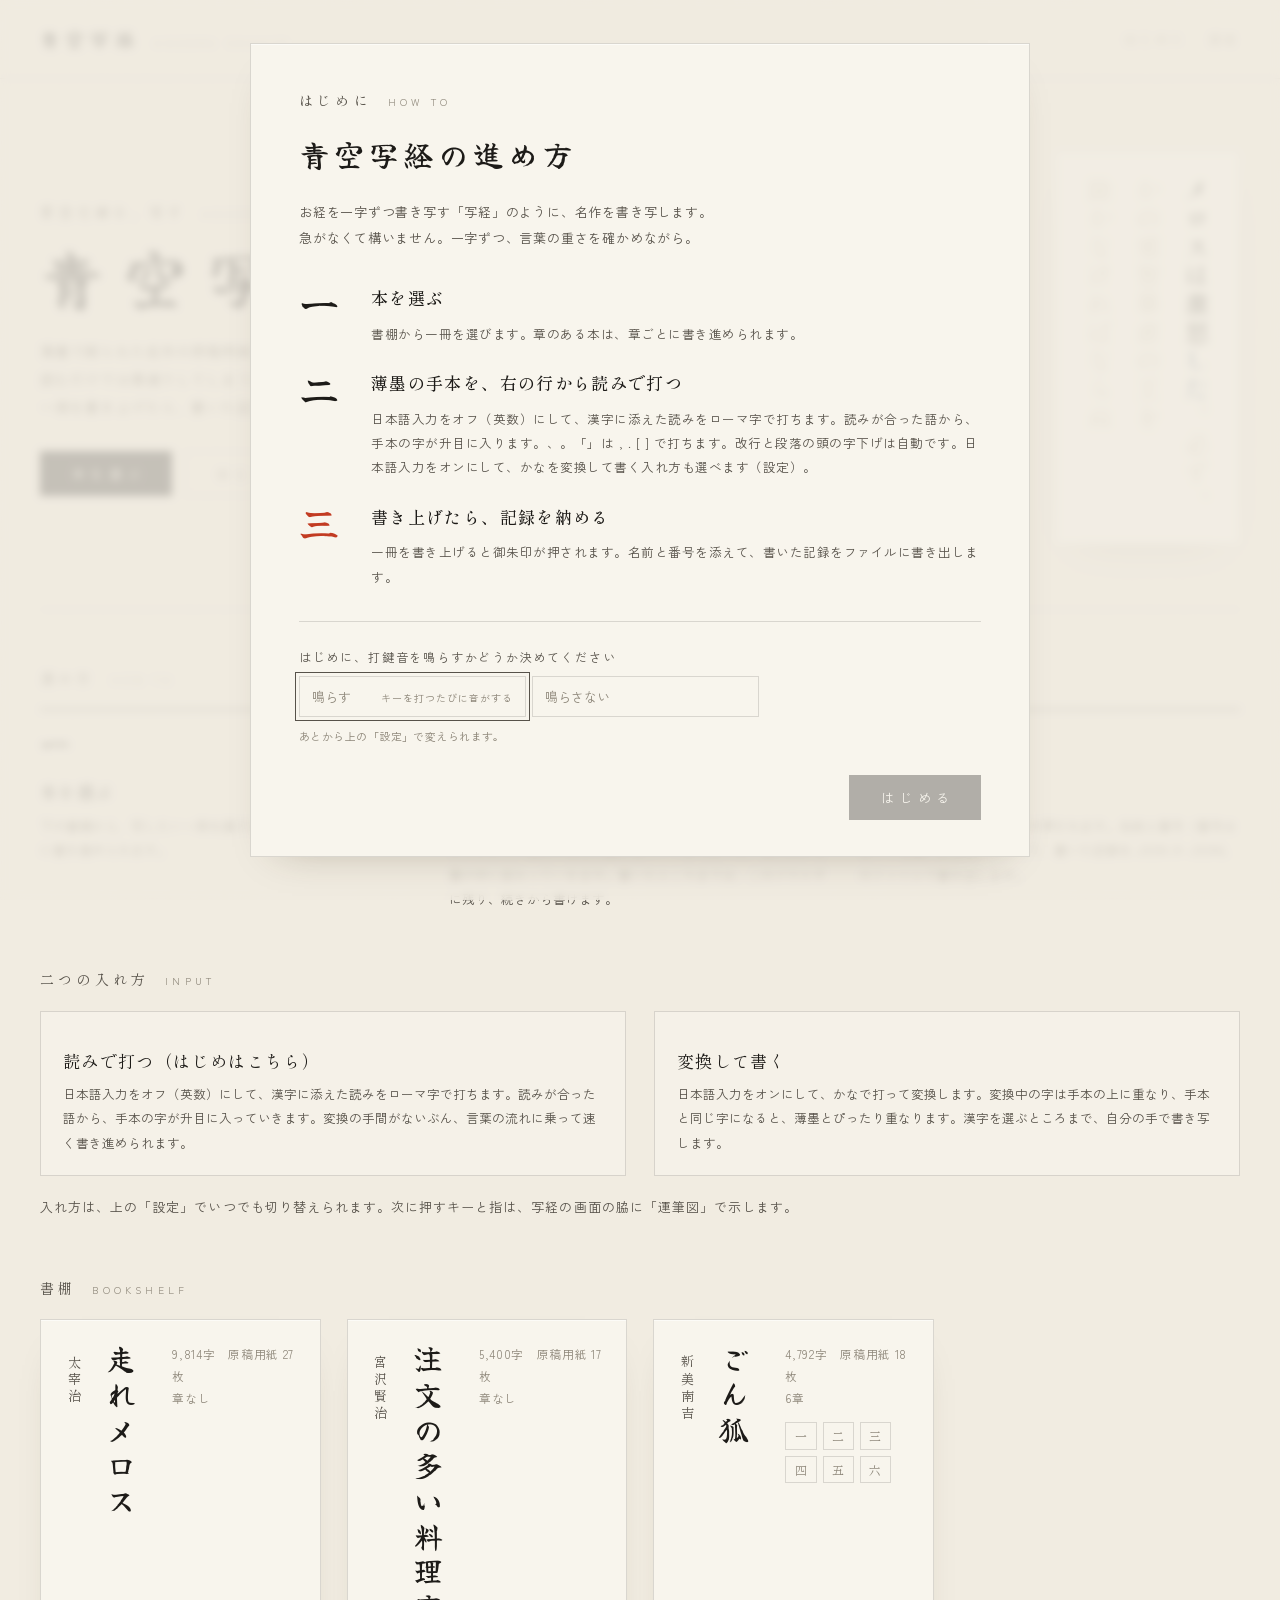
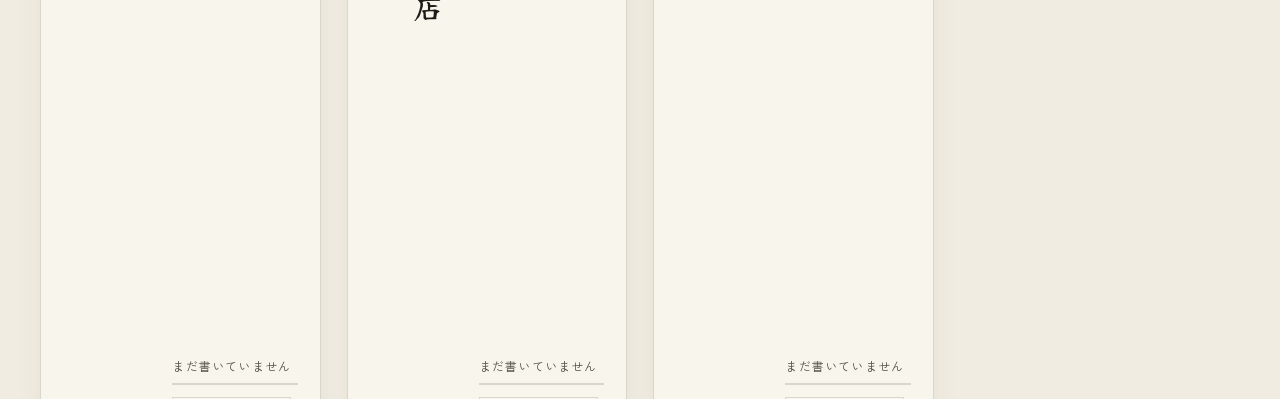
==== docs/index.html @ cdfedc04 "青空写経：青空文庫の名作を縦書きの原稿用紙に書き写す - 導入と書棚、写経（原稿用紙・読みで打つ／変換して書く・運筆図・打鍵音）、   一冊を書き上げたら名前と番号を添えて記録を JSON / JSO" ====
<!doctype html>
<html lang="ja" data-theme="washi" data-font="mincho">
  <head>
    <meta charset="utf-8" />
    <meta name="viewport" content="width=device-width, initial-scale=1" />
    <title>青空写経</title>
    <meta name="description" content="青空文庫の名作を、薄墨で刷られた縦書きの原稿用紙に一字ずつなぞって書き写す。読むだけでは素通りしてしまう言葉を、手を通してもう一度読む。" />
    <meta name="theme-color" content="#f1ece1" />
    <script>
      try {
        const s = JSON.parse(localStorage.getItem('aozora:settings') || '{}');
        if (s.theme) document.documentElement.dataset.theme = s.theme;
        if (s.font) document.documentElement.dataset.font = s.font;
      } catch (e) {}
    </script>
    <link rel="preconnect" href="https://fonts.googleapis.com" />
    <link rel="preconnect" href="https://fonts.gstatic.com" crossorigin />
    <link
      rel="stylesheet"
      href="https://fonts.googleapis.com/css2?family=Yuji+Syuku&family=Shippori+Mincho:wght@400;500;700&family=Zen+Kaku+Gothic+New:wght@400;500;700&display=swap"
    />
    <link rel="stylesheet" href="./src/style.css" />
  </head>
  <body>
    <header class="top">
      <a class="brand" href="./">
        <span class="brand-ja">青空写経</span>
        <span class="brand-en">AOZORA SHAKYO</span>
      </a>
      <span></span>
      <div class="top-actions">
        <button id="guide-btn" class="text-btn" type="button">はじめに</button>
        <button id="settings-btn" class="text-btn" type="button">設定</button>
      </div>
    </header>

    <main class="intro-layout">
      <section class="hero">
        <div>
          <p class="eyebrow"><span>青空文庫を、写す</span><span class="eyebrow-en">AOZORA SHAKYO</span></p>
          <h1>青空写経</h1>
          <p class="lead">
            薄墨で刷られた名作の原稿用紙を、一字ずつなぞって書き写します。<br />
            読むだけでは素通りしてしまう言葉を、手を通してもう一度読む。<br />
            一冊を書き上げたら、書いた記録を手元に納めます。
          </p>
          <div class="hero-actions">
            <a class="btn-ink" href="#shelf">本を選ぶ</a>
            <button id="guide-btn-2" class="btn-line" type="button">はじめに</button>
          </div>
        </div>
        <div class="hero-sample" aria-hidden="true">
          <p><b>メロスは激怒</b><i>した</i>。必ず、</p>
          <p>かの邪智暴虐の王を</p>
          <p>除かなければならぬ</p>
        </div>
      </section>

      <section class="intro-section" aria-labelledby="how-title">
        <p id="how-title" class="eyebrow"><span>進め方</span><span class="eyebrow-en">HOW TO</span></p>
        <ol class="how-steps">
          <li>
            <span class="how-mark">一</span>
            <p class="how-title">本を選ぶ</p>
            <p>下の書棚から、写したい一冊を選びます。章のある本は、章ごとに書き進められます。</p>
          </li>
          <li>
            <span class="how-mark">二</span>
            <p class="how-title">原稿用紙に書き写す</p>
            <p>縦書きの原稿用紙に、手本が薄く刷られています。日本語入力をオフにして、漢字に添えた読みをローマ字で打つと、右の行から墨の字に変わっていきます。書いたところまでは、このブラウザに残り、続きから書けます。</p>
          </li>
          <li>
            <span class="how-mark">三</span>
            <p class="how-title">納める</p>
            <p>一冊を書き上げると、御朱印が押されます。名前と番号（番号はなくても構いません）を添えて、書いた記録を JSON か JSONL のファイルで書き出します。</p>
          </li>
        </ol>
      </section>

      <section class="intro-section" aria-labelledby="ire-title">
        <p id="ire-title" class="eyebrow"><span>二つの入れ方</span><span class="eyebrow-en">INPUT</span></p>
        <div class="ire-list">
          <div>
            <p class="how-title">読みで打つ（はじめはこちら）</p>
            <p>日本語入力をオフ（英数）にして、漢字に添えた読みをローマ字で打ちます。読みが合った語から、手本の字が升目に入っていきます。変換の手間がないぶん、言葉の流れに乗って速く書き進められます。</p>
          </div>
          <div>
            <p class="how-title">変換して書く</p>
            <p>日本語入力をオンにして、かなで打って変換します。変換中の字は手本の上に重なり、手本と同じ字になると、薄墨とぴったり重なります。漢字を選ぶところまで、自分の手で書き写します。</p>
          </div>
        </div>
        <p class="lead">入れ方は、上の「設定」でいつでも切り替えられます。次に押すキーと指は、写経の画面の脇に「運筆図」で示します。</p>
      </section>

      <section id="shelf-section" class="intro-section" aria-labelledby="shelf-title">
        <p id="shelf-title" class="eyebrow"><span>書棚</span><span class="eyebrow-en">BOOKSHELF</span></p>
        <ul id="shelf" class="shelf"></ul>
      </section>
    </main>

    <footer class="site-footer">
      <div class="site-footer-inner">
        <p class="footer-brand"><span class="footer-ja">青空写経</span><span class="footer-en">AOZORA SHAKYO</span></p>
        <p class="footer-copy">© 2026 馬場 哲晃 / Tetsuaki Baba（東京都立大学）</p>
        <p class="footer-note">
          記録は、このブラウザの中にだけ保存されます。どこにも送りません。書き出したファイルは、ご自分で保存して使ってください。
        </p>
        <p class="footer-note">
          本文は<a href="https://www.aozora.gr.jp/" target="_blank" rel="noopener">青空文庫</a>から。入力と校正は、青空文庫のボランティアの皆さんによるものです（底本と入力・校正の方は、写経の画面に載せています）。漢字の読みは、ルビのある語は青空文庫のルビを、ほかは macOS の日本語の解析で補っています。
        </p>
        <p class="footer-note">
          使っているもの：Google Fonts（SIL Open Font License）、打鍵音
          <a href="https://opengameart.org/content/keyboard-soundpack-1-typing-and-single-keystrokes" target="_blank" rel="noopener">Keyboard Soundpack #1</a>（unicaegames、CC0）。プログラミング写経
          <a href="https://shakyo-4lc.pages.dev/" target="_blank" rel="noopener">写経</a> から派生しました。
        </p>
      </div>
    </footer>

    <dialog id="guide" class="guide" aria-labelledby="guide-title">
      <div class="guide-inner">
        <p class="eyebrow"><span>はじめに</span><span class="eyebrow-en">HOW TO</span></p>
        <h2 id="guide-title" class="guide-title">青空写経の進め方</h2>
        <p class="guide-lead">
          お経を一字ずつ書き写す「写経」のように、名作を書き写します。<br />
          急がなくて構いません。一字ずつ、言葉の重さを確かめながら。
        </p>

        <ol class="guide-steps">
          <li>
            <span class="guide-mark">一</span>
            <div>
              <p class="guide-step-title">本を選ぶ</p>
              <p>書棚から一冊を選びます。章のある本は、章ごとに書き進められます。</p>
            </div>
          </li>
          <li>
            <span class="guide-mark">二</span>
            <div>
              <p class="guide-step-title">薄墨の手本を、右の行から読みで打つ</p>
              <p>日本語入力をオフ（英数）にして、漢字に添えた読みをローマ字で打ちます。読みが合った語から、手本の字が升目に入ります。、。「」は , . [ ] で打ちます。改行と段落の頭の字下げは自動です。日本語入力をオンにして、かなを変換して書く入れ方も選べます（設定）。</p>
            </div>
          </li>
          <li>
            <span class="guide-mark is-shu">三</span>
            <div>
              <p class="guide-step-title">書き上げたら、記録を納める</p>
              <p>一冊を書き上げると御朱印が押されます。名前と番号を添えて、書いた記録をファイルに書き出します。</p>
            </div>
          </li>
        </ol>

        <div class="guide-sound">
          <p class="setting-label">はじめに、打鍵音を鳴らすかどうか決めてください</p>
          <div class="seg seg-2">
            <button type="button" data-guide-sound="true">
              <span class="seg-main">鳴らす</span><span class="seg-sub">キーを打つたびに音がする</span>
            </button>
            <button type="button" data-guide-sound="false"><span class="seg-main">鳴らさない</span></button>
          </div>
          <p class="guide-aside">あとから上の「設定」で変えられます。</p>
        </div>

        <form method="dialog" class="guide-actions">
          <button class="btn-ink" type="submit" disabled>はじめる</button>
        </form>
      </div>
    </dialog>

    <script type="module" src="./src/index.js"></script>
  </body>
</html>
---- docs/src/style.css ----
/* shakyo（../shakyo/public/src/style.css）の色・書体・上部・設定を写したもの */

/* ───────────── 色と書体 ───────────── */

:root {
  --font-ui: 'Zen Kaku Gothic New', 'Hiragino Sans', sans-serif;
  --font-mincho: 'Shippori Mincho', 'Hiragino Mincho ProN', serif;
  --font-fude: 'Yuji Syuku', 'Shippori Mincho', 'Hiragino Mincho ProN', serif;
  --ease: cubic-bezier(0.22, 0.61, 0.36, 1);
}

/* 和紙：生成りの紙に墨、薄墨、朱 */
:root,
:root[data-theme='washi'] {
  --paper: #f1ece1;
  --paper-sheet: #f8f5ed;
  --ink: #1d1b18;
  --ink-soft: #57524a;
  --ink-faint: #8d8679;
  --usuzumi: #c6beae;
  --usuzumi-next: #8d8679;
  --rule: rgba(70, 52, 24, 0.075);
  --line: rgba(29, 27, 24, 0.14);
  --gutter: #bdb5a5;
  --shu: #c23b22;
  --shu-soft: rgba(194, 59, 34, 0.11);
  --seal-text: #f8f5ed;
  --seal-blend: multiply;
  --selection: rgba(47, 74, 109, 0.15);
  --shadow: 0 1px 0 rgba(255, 255, 255, 0.6) inset, 0 18px 40px -28px rgba(60, 45, 20, 0.35);
  --grain-opacity: 0.35;

  --ai: #2f4a6d; /* 藍：変換中の字 */
  --ai-soft: rgba(47, 74, 109, 0.09);
  --genko-line: rgba(194, 59, 34, 0.26);
  color-scheme: light;
}

/* 夜：墨地に金泥 */
:root[data-theme='yoru'] {
  --paper: #11100e;
  --paper-sheet: #181614;
  --ink: #ebe4d2;
  --ink-soft: #b5ac98;
  --ink-faint: #7f7768;
  --usuzumi: #3e3a33;
  --usuzumi-next: #8a8068;
  --rule: rgba(235, 228, 210, 0.05);
  --line: rgba(235, 228, 210, 0.13);
  --gutter: #4f4a40;
  --shu: #d4553c;
  --shu-soft: rgba(212, 85, 60, 0.16);
  --seal-text: #181614;
  --seal-blend: normal;
  --selection: rgba(201, 169, 97, 0.2);
  --shadow: 0 18px 40px -24px rgba(0, 0, 0, 0.7);
  --grain-opacity: 0.12;

  --ai: #9fb6d6;
  --ai-soft: rgba(159, 182, 214, 0.1);
  --genko-line: rgba(201, 169, 97, 0.2);
  color-scheme: dark;
}

/* 原稿用紙の書体 */
:root,
:root[data-font='mincho'] {
  --genko-font: 'Shippori Mincho', 'Hiragino Mincho ProN', 'Yu Mincho', serif;
}
:root[data-font='gothic'] {
  --genko-font: 'Zen Kaku Gothic New', 'Hiragino Sans', 'Yu Gothic', sans-serif;
}

/* ───────────── 土台 ───────────── */

*,
*::before,
*::after {
  box-sizing: border-box;
}

html {
  background: var(--paper);
}

body {
  margin: 0;
  min-height: 100vh;
  background: var(--paper);
  color: var(--ink);
  font-family: var(--font-ui);
  font-size: 15px;
  line-height: 1.8;
  -webkit-font-smoothing: antialiased;
  transition: background-color 0.4s var(--ease), color 0.4s var(--ease);
}

/* 紙の繊維のような、ごく薄いざらつき */
body::before {
  content: '';
  position: fixed;
  inset: 0;
  pointer-events: none;
  opacity: var(--grain-opacity);
  mix-blend-mode: multiply;
  background-image: url("data:image/svg+xml,%3Csvg xmlns='http://www.w3.org/2000/svg' width='240' height='240'%3E%3Cfilter id='n'%3E%3CfeTurbulence type='fractalNoise' baseFrequency='0.85' numOctaves='3' stitchTiles='stitch'/%3E%3CfeColorMatrix values='0 0 0 0 0.35 0 0 0 0 0.3 0 0 0 0 0.22 0 0 0 0.18 0'/%3E%3C/filter%3E%3Crect width='100%25' height='100%25' filter='url(%23n)'/%3E%3C/svg%3E");
  z-index: 0;
}

:root[data-theme='yoru'] body::before {
  mix-blend-mode: screen;
}

button {
  font: inherit;
  color: inherit;
  cursor: pointer;
}

:focus-visible {
  outline: 1px solid var(--ink-soft);
  outline-offset: 3px;
}

/* ───────────── 上部 ───────────── */

.top {
  position: relative;
  z-index: 10;
  display: grid;
  grid-template-columns: 1fr auto 1fr;
  align-items: center;
  max-width: 1320px;
  margin: 0 auto;
  padding: 22px 40px;
  border-bottom: 1px solid var(--line);
}

a {
  color: inherit;
}

[hidden] {
  display: none !important;
}

.brand {
  display: flex;
  align-items: baseline;
  gap: 14px;
  justify-self: start;
  text-decoration: none;
}

.brand-ja {
  font-family: var(--font-mincho);
  font-size: 19px;
  font-weight: 500;
  letter-spacing: 0.32em;
}

.brand-en {
  font-size: 10px;
  letter-spacing: 0.42em;
  color: var(--ink-faint);
}

.stages {
  display: flex;
  align-items: center;
  gap: 14px;
  font-family: var(--font-mincho);
  font-size: 17px;
}

.stage {
  color: var(--usuzumi);
  position: relative;
  padding-bottom: 2px;
}

a.stage {
  text-decoration: none;
}

a.stage[href] {
  color: var(--ink-faint);
  transition: color 0.2s;
}

a.stage[href]:hover {
  color: var(--ink);
}

a.stage[aria-disabled='true'] {
  cursor: not-allowed;
}

.stage.is-current,
a.stage.is-current[href] {
  color: var(--ink);
}

.stage.is-current::after {
  content: '';
  position: absolute;
  left: 50%;
  bottom: -6px;
  width: 4px;
  height: 4px;
  border-radius: 50%;
  background: var(--shu);
  transform: translateX(-50%);
}

.stage-dot {
  width: 18px;
  height: 1px;
  background: var(--line);
}

.text-btn {
  justify-self: end;
  padding: 4px 0;
  border: 0;
  background: none;
  font-size: 12px;
  letter-spacing: 0.3em;
  color: var(--ink-faint);
  transition: color 0.2s;
}

.text-btn:hover {
  color: var(--ink);
}

/* ───────────── 設定（試作用） ───────────── */

.settings {
  position: fixed;
  z-index: 30;
  top: 68px;
  right: max(40px, calc((100vw - 1320px) / 2 + 40px));
  width: 360px;
  max-height: calc(100vh - 88px);
  overflow-y: auto;
  padding: 22px 22px 8px;
  background: var(--paper-sheet);
  border: 1px solid var(--line);
  box-shadow: var(--shadow);
}

.settings-note {
  margin: 0 0 16px;
  font-size: 10px;
  letter-spacing: 0.3em;
  color: var(--ink-faint);
}

.setting {
  margin-bottom: 18px;
}

.setting-label {
  margin: 0 0 8px;
  font-size: 12px;
  letter-spacing: 0.15em;
  color: var(--ink-soft);
}

.seg {
  display: grid;
  gap: 6px;
}

.seg-2 {
  grid-template-columns: 1fr 1fr;
}

.seg button {
  display: flex;
  justify-content: space-between;
  align-items: baseline;
  gap: 10px;
  padding: 8px 12px;
  text-align: left;
  background: transparent;
  border: 1px solid var(--line);
  color: var(--ink-faint);
  transition: border-color 0.2s, color 0.2s;
}

.seg button[aria-pressed='true'] {
  border-color: var(--ink);
  color: var(--ink);
}

.seg-main {
  font-size: 13px;
}

.seg-sub {
  font-size: 10px;
  letter-spacing: 0.1em;
  color: var(--ink-faint);
}

.eyebrow {
  display: flex;
  align-items: baseline;
  gap: 16px;
  margin: 0;
  font-family: var(--font-mincho);
  font-size: 14px;
  letter-spacing: 0.3em;
  color: var(--ink-soft);
}

.eyebrow-en {
  font-family: var(--font-ui);
  font-size: 10px;
  letter-spacing: 0.42em;
  color: var(--ink-faint);
}

h1 {
  margin: 6px 0 4px;
  font-family: var(--font-mincho);
  font-size: 46px;
  font-weight: 500;
  line-height: 1.3;
  letter-spacing: 0.24em;
}

.subtitle {
  margin: 0;
  font-size: 13px;
  letter-spacing: 0.3em;
  color: var(--ink-soft);
}

.howto {
  margin: 0 0 26px;
  padding-left: 14px;
  border-left: 1px solid var(--shu);
  font-size: 13px;
  line-height: 2;
  letter-spacing: 0.08em;
  color: var(--ink-soft);
}

/* ───────────── 写経の机 ───────────── */

.desk-layout {
  position: relative;
  z-index: 1;
  max-width: 1440px;
  margin: 0 auto;
  padding: 28px 40px 60px;
}

.book-head h1 {
  margin: 4px 0 2px;
  font-size: 30px;
  letter-spacing: 0.18em;
}

.side .howto {
  margin: 0;
  font-size: 12px;
  line-height: 1.9;
}

.desk {
  display: grid;
  grid-template-columns: minmax(0, 1fr) 250px;
  gap: 40px;
  align-items: start;
}

.side {
  order: 2; /* 右に置き、変換候補の窓が開く余白にする */
  position: sticky;
  top: 24px;
  display: grid;
  gap: 22px;
  font-size: 13px;
}

.side .eyebrow {
  margin-bottom: 4px;
}

.stats {
  display: grid;
  gap: 6px;
  margin: 0;
}

.stats div {
  display: flex;
  justify-content: space-between;
  border-bottom: 1px solid var(--line);
  padding-bottom: 4px;
}

.stats dt {
  color: var(--ink-faint);
  letter-spacing: 0.2em;
}

.stats dd {
  margin: 0;
  font-variant-numeric: tabular-nums;
}

.bar {
  height: 2px;
  background: var(--line);
}

.bar span {
  display: block;
  height: 100%;
  width: 0;
  background: var(--ink);
  transition: width 0.3s var(--ease);
}

.pager {
  display: flex;
  align-items: center;
  justify-content: space-between;
  gap: 8px;
}

.pager button {
  padding: 4px 10px;
  border: 1px solid var(--line);
  background: none;
  color: var(--ink-soft);
}

.pager button:disabled {
  opacity: 0.35;
  cursor: default;
}

.hint {
  min-height: 3.6em;
  margin: 0;
  font-size: 12px;
  line-height: 1.9;
  color: var(--ink-soft);
}

.hint.is-shu {
  color: var(--shu);
}

.btn-line {
  padding: 8px 14px;
  border: 1px solid var(--line);
  background: none;
  font-size: 12px;
  letter-spacing: 0.2em;
  color: var(--ink-soft);
}

.btn-line:hover {
  border-color: var(--ink-soft);
  color: var(--ink);
}

.paper-wrap {
  min-width: 0;
  display: flex;
  justify-content: center;
}

/* ───────────── 原稿用紙 ───────────── */

.genko {
  position: relative;
  cursor: text;
}

.genko-sheet {
  position: relative;
}

.genko-paper {
  position: absolute;
  top: 0;
  background: var(--paper-sheet);
  border: 1px solid var(--line);
  box-shadow: var(--shadow);
}

/* 次の枚の頭（続きの行）：原稿用紙の左にうっすら */
.genko-grid path.next {
  stroke-dasharray: 2 3;
  opacity: 0.7;
}

.genko:not(.has-next) .genko-grid path.next {
  display: none;
}

.cell[data-next].ghost:not(.aim) {
  opacity: 0.6;
}

.ruby.is-next,
.yomi.is-next {
  opacity: 0.7;
}

.genko-next-label {
  position: absolute;
  text-align: center;
  font-size: 10px;
  letter-spacing: 0.2em;
  color: var(--ink-faint);
  white-space: nowrap;
}

.genko-grid {
  position: absolute;
  inset: 0;
}

.genko-grid path {
  fill: none;
  stroke: var(--genko-line);
  stroke-width: 1;
  shape-rendering: crispEdges;
}

.genko-cells,
.genko-marks {
  position: absolute;
  inset: 0;
}

.cell {
  position: absolute;
  width: var(--c);
  height: var(--c);
  writing-mode: vertical-rl;
  text-orientation: mixed;
  text-align: center;
  line-height: var(--c);
  font-family: var(--genko-font);
  font-size: calc(var(--c) * 0.74);
  color: var(--ink);
  user-select: none;
}

.cell.upright {
  text-orientation: upright;
}

/* 薄墨の手本と、次に書く一字 */
.cell.ghost {
  color: var(--usuzumi);
}

.cell.next {
  color: var(--usuzumi-next);
}

.genko.is-focused:not(.is-composing):not(.is-peeking) .cell.next::after {
  content: '';
  position: absolute;
  left: 50%;
  top: 2px;
  width: 60%;
  height: 1.5px;
  background: var(--ai);
  transform: translateX(-50%);
  animation: blink 1.1s steps(1) infinite;
}

@keyframes blink {
  50% {
    opacity: 0;
  }
}

/* 変換中の字が収まる升目 */
.cell.aim {
  background: var(--ai-soft);
  color: var(--usuzumi-next);
}

/* 升目に重ねる：変換中の字を手本の薄墨の上に描く。手本と同じ字になると薄墨とぴったり重なる */
.cell .pre {
  position: absolute;
  inset: 0;
  color: var(--ai);
  opacity: 0.82;
}

.cell .pre.ok {
  opacity: 1;
}

.cell.aim.is-ok {
  background: transparent;
}

/* いま変換している文節（行の右側に線） */
.cell.pre-sel {
  box-shadow: inset -2px 0 0 var(--ai);
}

.cell.pre-caret::before {
  content: '';
  position: absolute;
  left: 15%;
  top: 0;
  width: 70%;
  height: 1.5px;
  background: var(--ai);
}

/* 升目に重ねるときは、札（筆先）を見せない（ブラウザが描く変換中の背景色や下線も消す）。
   見えなくても札は同じ位置にあるので、変換候補の窓はそこから開く */
.genko.is-overlay .fude {
  opacity: 0;
}

/* 重ねた字の下の薄墨は、ふだんの薄さに戻す */
.genko.is-overlay .cell.aim {
  color: var(--usuzumi);
}

/* 手本と違う字 */
.cell.miss {
  color: var(--shu);
  background: var(--shu-soft);
}

/* 書いたばかりの字が、墨のようににじんで定着する */
.cell.fresh {
  animation: ink-settle 0.5s var(--ease);
}

@keyframes ink-settle {
  from {
    opacity: 0.25;
    text-shadow: 0 0 7px currentColor;
  }
  to {
    opacity: 1;
    text-shadow: 0 0 0 transparent;
  }
}

.ruby,
.dots {
  position: absolute;
  writing-mode: vertical-rl;
  text-align: center;
  white-space: nowrap;
  font-family: var(--genko-font);
  font-size: calc(var(--gap) * 0.66);
  line-height: var(--gap);
  color: var(--ink-faint);
  user-select: none;
}

/* 読みで打つ：漢字すべてに読みを添える（青空文庫のルビの代わりに出す） */
.yomi {
  position: absolute;
  writing-mode: vertical-rl;
  text-align: center;
  white-space: nowrap;
  font-family: var(--genko-font);
  font-size: calc(var(--gap) * 0.66);
  line-height: var(--gap);
  color: var(--ink-faint);
  user-select: none;
}

/* いま打っている語の読みは、墨で濃くして藍の帯を敷き、打ち終えたかなを藍の太字にする */
.yomi.is-current {
  background: var(--ai-soft);
  color: var(--ink);
}

.yomi .done {
  color: var(--ai);
  font-weight: 700;
}

.genko:not(.is-yomi) .yomi,
.genko.is-yomi .ruby {
  display: none;
}

/* 読みで打つ：まだ字にならないローマ字を、次の升目の下に小さく */
.cell .romaji {
  position: absolute;
  left: 50%;
  bottom: -0.2em;
  transform: translateX(-50%);
  writing-mode: horizontal-tb;
  font-family: var(--font-ui);
  font-size: 10px;
  line-height: 1;
  letter-spacing: 0.04em;
  color: var(--ai);
}

.ruby.is-written,
.yomi.is-written,
.dots.is-written {
  color: var(--usuzumi);
}

.dots {
  letter-spacing: calc(var(--c) - var(--gap) * 0.66);
  text-align: start;
  padding-top: calc((var(--c) - var(--gap) * 0.66) / 2);
}

.genko-page-no {
  position: absolute;
  font-family: var(--font-mincho);
  font-size: 11px;
  color: var(--ink-faint);
}

/* 筆先：変換中の字を見せる小さな札。中の入力欄には左の文脈の字も入っているが、
   札の外にはみ出させて隠す（overflow: clip は、カーソルを見せようとする自動のスクロールもしない） */
.fude {
  position: absolute;
  z-index: 2;
  overflow: clip;
  border: 1px solid var(--ai);
  background: var(--paper-sheet);
  box-shadow: 0 6px 18px -8px rgba(30, 40, 60, 0.35);
}

.fude-input {
  position: absolute;
  left: 0;
  margin: 0;
  padding: 0;
  border: 0;
  outline: none;
  resize: none;
  overflow: hidden;
  white-space: pre;
  writing-mode: vertical-rl;
  background: transparent;
  color: var(--ai);
  caret-color: var(--ai);
  font-family: var(--genko-font);
}

/* 変換していないときの札は見せない（升目のカーソルが代わりになる） */
.fude.is-empty {
  border-color: transparent;
  background: transparent;
  box-shadow: none;
}

.fude.is-empty .fude-input {
  caret-color: transparent;
}

.fude.is-away {
  opacity: 0;
}

.genko-blur {
  position: absolute;
  inset: 0;
  display: grid;
  place-items: center;
  pointer-events: none;
  opacity: 0;
  transition: opacity 0.3s;
}

.genko-blur span {
  padding: 10px 18px;
  background: var(--paper-sheet);
  border: 1px solid var(--line);
  font-size: 13px;
  letter-spacing: 0.2em;
  color: var(--ink-soft);
}

.genko:not(.is-focused) + .genko-blur {
  opacity: 1;
}

/* ───────────── 試作：イベントの記録 ───────────── */

.event-log {
  max-width: 1440px;
  margin: 0 auto;
  padding: 0 40px 60px;
}

.event-log pre {
  max-height: 280px;
  overflow: auto;
  margin: 8px 0 0;
  padding: 12px 14px;
  background: var(--paper-sheet);
  border: 1px solid var(--line);
  font-size: 11px;
  line-height: 1.7;
  color: var(--ink-soft);
}

.done-note {
  padding: 14px 16px;
  border: 1px solid var(--shu);
  color: var(--shu);
  font-family: var(--font-mincho);
  letter-spacing: 0.2em;
}

@media (max-width: 900px) {
  .desk {
    grid-template-columns: 1fr;
  }
  .side {
    order: 0;
    position: static;
  }
  .paper-wrap {
    order: -1;
  }
  .desk-layout {
    padding: 24px 16px 60px;
  }
}

/* ───────────── ボタン（shakyo から） ───────────── */

.btn-ink,
.btn-line,
.btn-shu {
  padding: 10px 26px;
  font-size: 13px;
  letter-spacing: 0.4em;
  text-indent: 0.4em;
  border: 1px solid transparent;
  transition: background-color 0.2s, color 0.2s, border-color 0.2s, opacity 0.2s;
}

.btn-ink {
  background: var(--ink);
  color: var(--paper-sheet);
}

.btn-ink:hover {
  opacity: 0.86;
}

.btn-ink:disabled {
  opacity: 0.32;
  cursor: not-allowed;
}

.btn-line {
  background: transparent;
  border-color: var(--line);
  color: var(--ink-soft);
}

.btn-line:hover {
  border-color: var(--ink-soft);
  color: var(--ink);
}

.btn-shu {
  font-family: var(--font-mincho);
  font-size: 15px;
  background: transparent;
  border-color: var(--shu);
  color: var(--shu);
}

.btn-shu:disabled {
  opacity: 0.32;
  cursor: not-allowed;
}

.btn-shu:not(:disabled) {
  background: var(--shu);
  color: var(--seal-text);
  animation: offer-breathe 2.6s ease-in-out infinite;
}

@keyframes offer-breathe {
  50% {
    box-shadow: 0 0 0 6px var(--shu-soft);
  }
}

.btn-ink,
.btn-line,
.btn-shu {
  white-space: nowrap;
}

/* ───────────── 御朱印 ───────────── */

.seal-overlay {
  position: fixed;
  inset: 0;
  z-index: 50;
  display: grid;
  place-items: center;
  padding: 24px;
  background: color-mix(in srgb, var(--paper) 86%, transparent);
  backdrop-filter: blur(6px);
  opacity: 0;
  transition: opacity 0.4s var(--ease);
}

.seal-overlay.is-open {
  opacity: 1;
}

.seal-overlay.is-leaving {
  opacity: 0;
}

.seal-page {
  display: flex;
  align-items: center;
  gap: 56px;
}

.seal-sheet {
  position: relative;
  width: 300px;
  height: 420px;
  background: var(--paper-sheet);
  border: 1px solid var(--line);
  box-shadow: var(--shadow);
}

.seal-sheet p {
  position: absolute;
  margin: 0;
  writing-mode: vertical-rl;
  font-family: var(--font-mincho);
}

.seal-houno {
  top: 34px;
  right: 38px;
  font-size: 17px;
  letter-spacing: 0.6em;
  color: var(--ink);
}

.seal-title {
  top: 50%;
  left: 50%;
  transform: translate(-50%, -50%);
  white-space: nowrap;
  font-size: 66px;
  font-weight: 600;
  letter-spacing: 0.32em;
  color: var(--ink);
}

.seal-date {
  bottom: 34px;
  left: 34px;
  font-size: 12px;
  letter-spacing: 0.25em;
  color: var(--ink-soft);
}

.seal-small {
  position: absolute;
  top: 34px;
  left: 30px;
  display: grid;
  place-items: center;
  width: 46px;
  height: 46px;
  border: 1.5px solid var(--shu);
  border-radius: 50%;
  color: var(--shu);
  font-family: var(--font-mincho);
  font-size: 10px;
  letter-spacing: 0.05em;
  opacity: 0;
}

.seal-mark {
  position: absolute;
  top: 50%;
  left: 50%;
  width: 136px;
  height: 136px;
  mix-blend-mode: var(--seal-blend);
  opacity: 0;
  transform: translate(-50%, -50%) rotate(-5deg) scale(1.6);
}

.is-open .seal-title,
.is-open .seal-houno,
.is-open .seal-date {
  animation: ink-in 1.1s var(--ease) both;
}

.is-open .seal-houno {
  animation-delay: 0.1s;
}

.is-open .seal-date {
  animation-delay: 0.25s;
}

.is-open .seal-mark {
  animation: seal-press 0.42s cubic-bezier(0.5, 0, 0.75, 0) 0.15s forwards;
}

.is-open .seal-small {
  animation: fade-in 0.6s var(--ease) 0.8s forwards;
}

@keyframes ink-in {
  from {
    opacity: 0;
    filter: blur(4px);
  }
  to {
    opacity: 1;
    filter: blur(0);
  }
}

@keyframes seal-press {
  70% {
    opacity: 0.92;
    transform: translate(-50%, -50%) rotate(-5deg) scale(0.97);
  }
  to {
    opacity: 0.9;
    transform: translate(-50%, -50%) rotate(-5deg) scale(1);
  }
}

@keyframes fade-in {
  to {
    opacity: 0.85;
  }
}

.seal-caption {
  max-width: 360px;
}

.seal-caption p {
  margin: 0;
}

.seal-eyebrow {
  font-size: 11px;
  letter-spacing: 0.5em;
  color: var(--shu);
}

.seal-message {
  margin-top: 10px !important;
  font-family: var(--font-mincho);
  font-size: 22px;
  line-height: 1.7;
  letter-spacing: 0.08em;
}

.seal-stats {
  margin: 14px 0 28px !important;
  font-size: 12px;
  letter-spacing: 0.15em;
  color: var(--ink-soft);
}

.seal-actions {
  display: flex;
  flex-wrap: wrap;
  align-items: center;
  gap: 10px;
}

.seal-actions a {
  text-decoration: none;
}

.seal-actions .text-btn {
  margin-left: 8px;
}


/* ───────────── 戻る・入力欄（shakyo から） ───────────── */

.back {
  display: inline-block;
  margin-bottom: 22px;
  font-size: 11px;
  letter-spacing: 0.25em;
  color: var(--ink-faint);
  text-decoration: none;
  transition: color 0.2s;
}

.back::before {
  content: '←';
  margin-right: 10px;
  letter-spacing: 0;
}

.back:hover {
  color: var(--ink);
}

.lead {
  margin: 18px 0 0;
  font-size: 13px;
  line-height: 2;
  letter-spacing: 0.08em;
  color: var(--ink-soft);
}
.field {
  display: grid;
  gap: 6px;
}

.field-label {
  font-size: 12px;
  letter-spacing: 0.25em;
  color: var(--ink-soft);
}

.field input {
  padding: 10px 2px;
  border: 0;
  border-bottom: 1px solid var(--line);
  background: transparent;
  font-family: var(--font-mincho);
  font-size: 20px;
  letter-spacing: 0.1em;
  color: var(--ink);
  outline: none;
  transition: border-color 0.2s;
}

.field input:focus {
  border-bottom-color: var(--ink);
}

.field-note {
  margin: 0;
  font-size: 11px;
  letter-spacing: 0.06em;
  color: var(--ink-faint);
}

.top-actions {
  display: flex;
  gap: 22px;
  justify-self: end;
}


/* ───────────── はじめに ───────────── */

.guide {
  width: min(780px, calc(100vw - 32px));
  max-height: calc(100vh - 48px);
  padding: 0;
  border: 1px solid var(--line);
  background: var(--paper-sheet);
  color: var(--ink);
  box-shadow: var(--shadow);
}

.guide::backdrop {
  background: color-mix(in srgb, var(--paper) 80%, transparent);
  backdrop-filter: blur(4px);
}

.guide-inner {
  padding: 44px 48px 36px;
}

.guide-title {
  margin: 14px 0 0;
  font-family: var(--font-mincho);
  font-size: 30px;
  font-weight: 500;
  letter-spacing: 0.16em;
}

.guide-lead {
  margin: 18px 0 0;
  font-size: 13px;
  line-height: 2;
  letter-spacing: 0.06em;
  color: var(--ink-soft);
}

.guide-steps {
  display: grid;
  gap: 22px;
  margin: 32px 0 0;
  padding: 0;
  list-style: none;
}

.guide-steps li {
  display: grid;
  grid-template-columns: 56px minmax(0, 1fr);
  gap: 16px;
}

.guide-mark {
  font-family: var(--font-mincho);
  font-size: 40px;
  line-height: 1;
  color: var(--ink);
}

.guide-mark.is-shu {
  color: var(--shu);
}

.guide-step-title {
  margin: 0;
  font-family: var(--font-mincho);
  font-size: 17px;
  font-weight: 500;
  letter-spacing: 0.08em;
}

.guide-steps p:not(.guide-step-title) {
  margin: 8px 0 0;
  font-size: 12.5px;
  line-height: 1.95;
  letter-spacing: 0.04em;
  color: var(--ink-soft);
}

.guide-sound {
  margin-top: 32px;
  padding-top: 24px;
  border-top: 1px solid var(--line);
}

.guide-sound .seg {
  max-width: 460px;
}

.guide-actions {
  display: flex;
  justify-content: flex-end;
  margin: 28px 0 0;
}

@media (max-width: 760px) {
  .guide-inner {
    padding: 32px 22px 26px;
  }

  .guide-steps li {
    grid-template-columns: 40px minmax(0, 1fr);
  }

  .guide-mark {
    font-size: 30px;
  }
}

.guide-aside {
  margin: 10px 0 0;
  font-size: 11px;
  line-height: 1.8;
  letter-spacing: 0.04em;
  color: var(--ink-faint);
}


/* ───────────── 見出しの筆字 ───────────── */

/* 題字や見出しは、楷書の筆字（佑字 肅）で。説明文や小さな文字は、読みやすい明朝のまま */
.brand-ja,
h1,
.guide-title,
.guide-mark,
.seal-title,
.seal-message,
.book-title {
  font-family: var(--font-fude);
  font-weight: 400;
}


/* ───────────── フッター ───────────── */

.site-footer {
  position: relative;
  z-index: 1;
  max-width: 1320px;
  margin: 0 auto;
  padding: 0 40px 48px;
}

.site-footer-inner {
  display: grid;
  gap: 8px;
  padding-top: 28px;
  border-top: 1px solid var(--line);
  font-size: 11px;
  line-height: 1.9;
  letter-spacing: 0.06em;
  color: var(--ink-faint);
}

.site-footer p {
  margin: 0;
}

.footer-brand {
  display: flex;
  align-items: baseline;
  gap: 14px;
  margin-bottom: 4px !important;
}

.footer-ja {
  font-family: var(--font-fude);
  font-size: 17px;
  letter-spacing: 0.3em;
  color: var(--ink-soft);
}

.footer-en {
  font-family: var(--font-ui);
  font-size: 10px;
  letter-spacing: 0.35em;
}

.footer-copy {
  color: var(--ink-soft);
}

.footer-note {
  max-width: 820px;
}

.site-footer a {
  color: inherit;
  text-underline-offset: 3px;
}

.site-footer a:hover {
  color: var(--ink);
}

@media (max-width: 760px) {
  .site-footer {
    padding: 0 16px 36px;
  }
}


@media (prefers-reduced-motion: reduce) {
  *,
  *::before,
  *::after {
    animation-duration: 0.01ms !important;
    transition-duration: 0.01ms !important;
  }
}

/* ───────────── 運筆図：脇の欄に置く ───────────── */

.unpitsu {
  --u: 14px;
  --gap: 2px;
  display: grid;
  gap: 8px;
  transition: opacity 0.25s;
}

.unpitsu.is-idle {
  opacity: 0.35;
}

.unpitsu-say {
  display: flex;
  align-items: baseline;
  gap: 10px;
  min-height: 1.6em;
  margin: 0;
  font-family: var(--font-mincho);
}

.unpitsu-finger {
  font-size: 14px;
  letter-spacing: 0.15em;
  color: var(--ink);
}

.unpitsu-note {
  font-size: 11px;
  letter-spacing: 0.1em;
  color: var(--ink-soft);
}

.unpitsu-board {
  position: relative;
  display: grid;
  gap: var(--gap);
}

.uk-row {
  display: flex;
  gap: var(--gap);
}

.uk-row.is-space .uk {
  margin-left: calc(var(--u) * 4.5 + var(--gap) * 4);
  height: 12px;
}

.uk {
  position: relative;
  display: flex;
  flex-direction: column;
  align-items: center;
  justify-content: center;
  width: calc(var(--u) * var(--w) + var(--gap) * (var(--w) - 1));
  height: 19px;
  border: 1px solid var(--line);
  border-radius: 2px;
  font-family: var(--font-ui);
  line-height: 1;
  color: var(--ink-faint);
  transition: background-color 0.12s, color 0.12s, border-color 0.12s;
}

.uk-main {
  font-size: 9px;
}

.uk-top {
  display: none;
}

.uk-name {
  font-size: 7px;
  letter-spacing: 0;
}

/* F と J の突起 */
.uk.is-home::after {
  content: '';
  position: absolute;
  bottom: 2px;
  width: 5px;
  height: 1px;
  background: currentColor;
}

/* 八本の指が置かれる場所に、小さな点 */
.uk.is-rest::before {
  content: '';
  position: absolute;
  top: 2px;
  width: 2px;
  height: 2px;
  border-radius: 50%;
  background: currentColor;
  opacity: 0.55;
}

/* 同じ指が受け持つキーを、うっすら墨でぼかす */
.uk.is-finger {
  background: color-mix(in srgb, var(--ink) 7%, transparent);
}

.uk.is-next {
  border-color: var(--ink);
  background: var(--ink);
  color: var(--paper-sheet);
}

.uk.is-shift {
  border-color: var(--shu);
  color: var(--shu);
  box-shadow: inset 0 0 0 1px var(--shu);
}

.uk-reach {
  position: absolute;
  top: 0;
  left: 0;
  overflow: visible;
  pointer-events: none;
}

.uk-reach line {
  stroke: var(--ink);
  stroke-width: 1.4;
  stroke-linecap: round;
  stroke-dasharray: var(--len);
  opacity: 0.6;
  animation: reach-out 0.22s ease-out both;
}

.uk-reach circle {
  fill: var(--ink);
  opacity: 0.7;
}

.uk-reach .is-shift-reach {
  stroke: var(--shu);
  fill: var(--shu);
}

@keyframes reach-out {
  from {
    stroke-dashoffset: var(--len);
  }
  to {
    stroke-dashoffset: 0;
  }
}

/* 原稿用紙の下・カーソルの上に置くときは、少し大きくして、紙の上に浮かべる */
.unpitsu[data-place='below'],
.unpitsu[data-place='cursor'] {
  --u: 19px;
  width: max-content;
  padding: 10px 14px 12px;
  border: 1px solid var(--line);
  background: color-mix(in srgb, var(--paper-sheet) 90%, transparent);
  box-shadow: 0 16px 34px -20px rgba(60, 45, 20, 0.35);
}

.unpitsu[data-place='below'] .uk,
.unpitsu[data-place='cursor'] .uk {
  height: 22px;
}

.unpitsu[data-place='below'] .uk-main,
.unpitsu[data-place='cursor'] .uk-main {
  font-size: 10px;
}

.unpitsu[data-place='below'] .uk-name,
.unpitsu[data-place='cursor'] .uk-name {
  font-size: 8px;
}

.unpitsu[data-place='below'] {
  margin-top: 16px;
}

/* カーソルの上：升目についていく。書き進めるのを邪魔しないよう、押しても何も起きない */
.unpitsu[data-place='cursor'] {
  position: absolute;
  top: 0;
  left: 0;
  z-index: 3;
  pointer-events: none;
}

.unpitsu[data-place='cursor'].is-placed {
  transition: transform 0.32s cubic-bezier(0.22, 0.7, 0.2, 1), opacity 0.25s;
}

.unpitsu[data-place='cursor'].is-away {
  opacity: 0;
}

.paper-wrap {
  position: relative;
}

.paper-wrap.has-keyboard-below {
  flex-direction: column;
  align-items: center;
}

@media (max-width: 760px) {
  .unpitsu {
    display: none;
  }
}

.setting-aside {
  margin: 6px 0 0;
  letter-spacing: 0.1em;
}

/* ───────────── 写経画面の脇の欄 ───────────── */

.side .back {
  margin-bottom: 0;
}

.chapter-list {
  display: flex;
  flex-wrap: wrap;
  gap: 6px;
}

.chapter {
  min-width: 2.6em;
  padding: 4px 10px;
  border: 1px solid var(--line);
  font-family: var(--font-mincho);
  font-size: 13px;
  text-align: center;
  color: var(--ink-faint);
  text-decoration: none;
}

.chapter.is-writing {
  color: var(--ink-soft);
}

.chapter.is-done {
  border-color: color-mix(in srgb, var(--shu) 45%, transparent);
  color: var(--shu);
}

.chapter[aria-current='page'] {
  border-color: var(--ink);
  color: var(--ink);
}

.done-box {
  display: grid;
  gap: 12px;
  padding: 14px 16px;
  border: 1px solid var(--shu);
}

.done-box p {
  margin: 0;
  font-family: var(--font-mincho);
  letter-spacing: 0.12em;
  color: var(--shu);
}

.done-box a {
  text-align: center;
  text-decoration: none;
}

.side-tools {
  display: flex;
  justify-content: space-between;
  gap: 12px;
}

/* ───────────── 導入と書棚 ───────────── */

.intro-layout {
  position: relative;
  z-index: 1;
  max-width: 1320px;
  margin: 0 auto;
  padding: 0 40px 80px;
}

.hero {
  display: grid;
  grid-template-columns: minmax(0, 1fr) auto;
  gap: 48px;
  align-items: center;
  padding: 72px 0 64px;
  border-bottom: 1px solid var(--line);
}

.hero h1 {
  margin: 10px 0 0;
  font-size: 64px;
  letter-spacing: 0.3em;
}

.hero .lead {
  max-width: 36em;
  font-size: 14px;
}

.hero-actions {
  display: flex;
  flex-wrap: wrap;
  gap: 12px;
  margin-top: 30px;
}

.hero-actions a {
  text-decoration: none;
}

/* 縦書きの見本：薄墨の手本の上に、墨の字が途中まで書かれている */
.hero-sample {
  display: flex;
  flex-direction: row-reverse;
  gap: 10px;
  padding: 26px 24px;
  background: var(--paper-sheet);
  border: 1px solid var(--line);
  box-shadow: var(--shadow);
}

.hero-sample p {
  margin: 0;
  writing-mode: vertical-rl;
  font-family: var(--genko-font);
  font-size: 24px;
  line-height: 1.6;
  letter-spacing: 0.18em;
  color: var(--usuzumi);
}

.hero-sample b {
  font-weight: 400;
  color: var(--ink);
}

.hero-sample i {
  font-style: normal;
  color: var(--ai);
}

.intro-section {
  padding: 56px 0 0;
}

.intro-section > .eyebrow {
  margin-bottom: 18px;
}

.how-steps {
  display: grid;
  grid-template-columns: repeat(3, minmax(0, 1fr));
  gap: 28px;
  margin: 0;
  padding: 0;
  list-style: none;
}

.how-steps li {
  padding-top: 18px;
  border-top: 1px solid var(--ink);
}

.how-mark {
  font-family: var(--font-fude);
  font-size: 30px;
  line-height: 1;
}

.how-title {
  margin: 14px 0 6px;
  font-family: var(--font-mincho);
  font-size: 17px;
  letter-spacing: 0.08em;
}

.how-steps p:not(.how-title),
.ire-list p:not(.how-title) {
  margin: 0;
  font-size: 12.5px;
  line-height: 1.95;
  color: var(--ink-soft);
}

.ire-list {
  display: grid;
  grid-template-columns: repeat(2, minmax(0, 1fr));
  gap: 28px;
}

.ire-list > div {
  padding: 20px 22px;
  border: 1px solid var(--line);
  background: color-mix(in srgb, var(--paper-sheet) 60%, transparent);
}

.shelf {
  display: grid;
  grid-template-columns: repeat(auto-fill, minmax(260px, 1fr));
  gap: 26px;
  margin: 0;
  padding: 0;
  list-style: none;
}

.book-card {
  position: relative;
  display: grid;
  grid-template-columns: auto minmax(0, 1fr);
  gap: 20px;
  min-height: 250px;
  padding: 24px 22px 20px;
  background: var(--paper-sheet);
  border: 1px solid var(--line);
  box-shadow: var(--shadow);
}

.book-spine {
  display: flex;
  flex-direction: row-reverse;
  gap: 8px;
  padding-right: 4px;
  text-decoration: none;
  color: inherit;
}

.book-title {
  margin: 0;
  writing-mode: vertical-rl;
  font-size: 30px;
  letter-spacing: 0.18em;
  color: var(--ink);
}

.book-author {
  margin: 0;
  padding-top: 0.8em;
  writing-mode: vertical-rl;
  font-family: var(--font-mincho);
  font-size: 13px;
  letter-spacing: 0.3em;
  color: var(--ink-soft);
}

.book-body {
  display: flex;
  flex-direction: column;
  gap: 12px;
  min-width: 0;
}

.book-facts {
  margin: 0;
  font-size: 11.5px;
  line-height: 1.9;
  letter-spacing: 0.06em;
  color: var(--ink-faint);
}

.book-progress {
  display: grid;
  gap: 6px;
  margin-top: auto;
  font-size: 12px;
  letter-spacing: 0.1em;
  color: var(--ink-soft);
}

.book-card .chapter-list .chapter {
  font-size: 12px;
  padding: 2px 8px;
}

.book-actions {
  display: flex;
  flex-wrap: wrap;
  gap: 8px;
}

.book-actions a {
  padding: 8px 14px;
  font-size: 12px;
  letter-spacing: 0.2em;
  text-indent: 0.2em;
  text-decoration: none;
}

/* 書き上げた本は、背の下に小さく朱印 */
.book-card .seal-mark-small {
  position: absolute;
  left: 18px;
  bottom: 18px;
  width: 44px;
  height: 44px;
  mix-blend-mode: var(--seal-blend);
  transform: rotate(-6deg);
  opacity: 0.9;
}

/* ───────────── 納める（書き出し） ───────────── */

.osame-layout {
  position: relative;
  z-index: 1;
  display: grid;
  grid-template-columns: auto minmax(0, 1fr);
  gap: 64px;
  align-items: start;
  max-width: 1100px;
  margin: 0 auto;
  padding: 56px 40px 80px;
}

.osame-layout .seal-sheet .seal-title,
.osame-layout .seal-sheet .seal-houno,
.osame-layout .seal-sheet .seal-date {
  opacity: 1;
}

.osame-layout .seal-mark {
  opacity: 0.9;
  transform: translate(-50%, -50%) rotate(-5deg);
}

.osame-layout .seal-small {
  opacity: 0.85;
}

.osame-stats {
  display: grid;
  grid-template-columns: repeat(2, minmax(0, 1fr));
  gap: 6px 28px;
  margin: 26px 0 0;
  font-size: 13px;
}

.osame-stats div {
  display: flex;
  justify-content: space-between;
  border-bottom: 1px solid var(--line);
  padding-bottom: 4px;
}

.osame-stats dt {
  color: var(--ink-faint);
  letter-spacing: 0.2em;
}

.osame-stats dd {
  margin: 0;
  font-variant-numeric: tabular-nums;
}

.osame-form {
  display: grid;
  gap: 20px;
  max-width: 520px;
  margin-top: 36px;
}

.osame-form .row {
  display: grid;
  grid-template-columns: minmax(0, 1.4fr) minmax(0, 1fr);
  gap: 20px;
}

.osame-buttons {
  display: flex;
  flex-wrap: wrap;
  gap: 10px;
}

.osame-formats {
  margin: 28px 0 0;
  font-size: 11.5px;
  line-height: 1.9;
  color: var(--ink-faint);
}

.osame-formats code {
  font-size: 11px;
}

@media (max-width: 900px) {
  .hero,
  .osame-layout {
    grid-template-columns: minmax(0, 1fr);
  }
  .how-steps,
  .ire-list {
    grid-template-columns: minmax(0, 1fr);
  }
  .intro-layout {
    padding: 0 16px 60px;
  }
  .hero h1 {
    font-size: 44px;
  }
  .osame-layout {
    padding: 32px 16px 60px;
  }
}


a.text-btn {
  text-decoration: none;
}
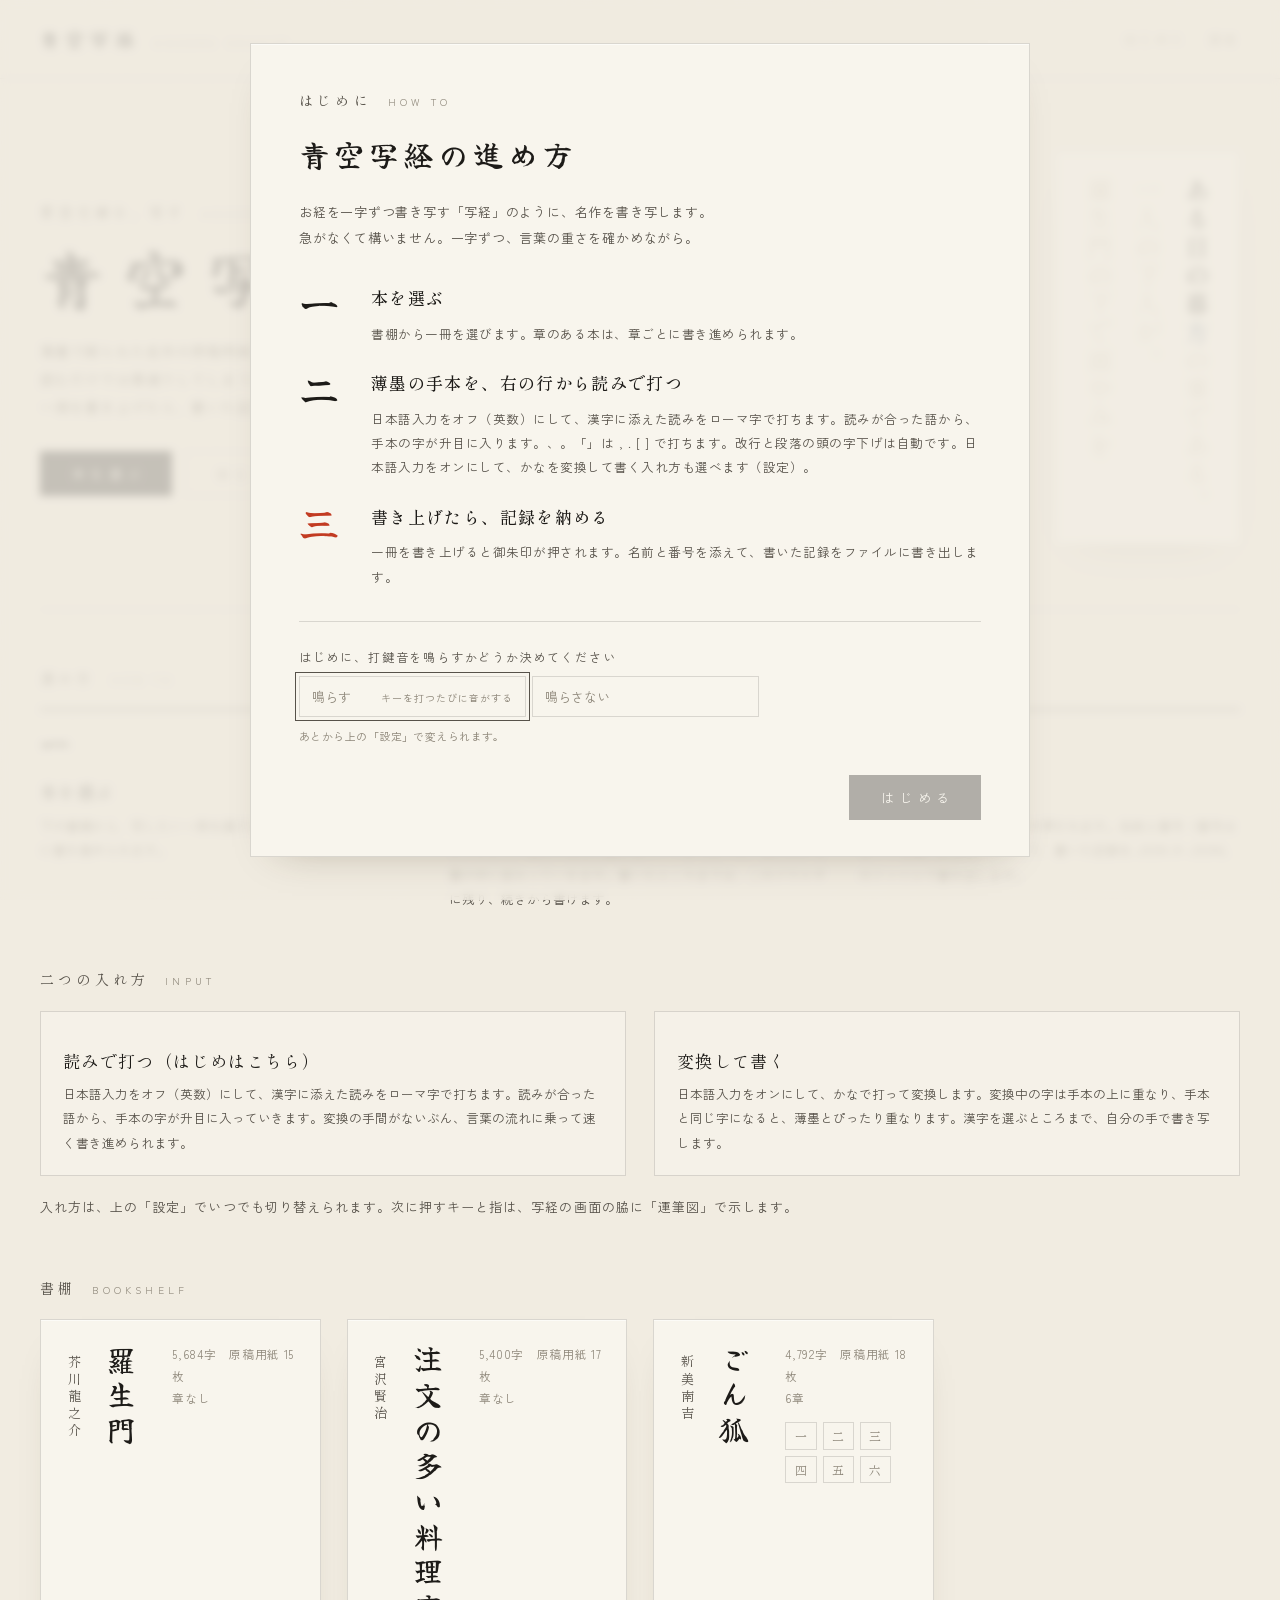
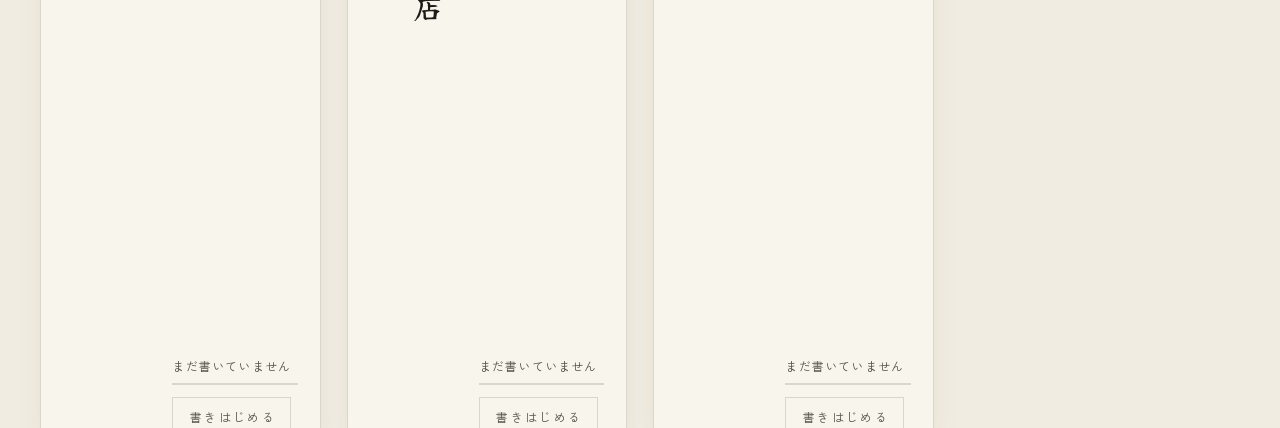
==== commit c47ea1cf: "『走れメロス』を『羅生門』に替え、青空文庫の規準に沿って書誌を載せる - GitHub Pages は米国のサービス。『走れメロス』（太宰治、1940 年発表）は米国で   2035 年末まで保護され" ====
--- a/docs/index.html
+++ b/docs/index.html
@@ -6,6 +6,21 @@
     <title>青空写経</title>
     <meta name="description" content="青空文庫の名作を、薄墨で刷られた縦書きの原稿用紙に一字ずつなぞって書き写す。読むだけでは素通りしてしまう言葉を、手を通してもう一度読む。" />
     <meta name="theme-color" content="#f1ece1" />
+    <!-- SNS で共有されたときの見え方（OGP）。画像のもとは tools/ogp.html -->
+    <meta property="og:type" content="website" />
+    <meta property="og:site_name" content="青空写経" />
+    <meta property="og:title" content="青空写経｜青空文庫の名作を、原稿用紙に書き写す" />
+    <meta property="og:description" content="青空文庫の名作を、薄墨で刷られた縦書きの原稿用紙に一字ずつなぞって書き写す。読むだけでは素通りしてしまう言葉を、手を通してもう一度読む。" />
+    <meta property="og:url" content="https://tetsuakibaba.github.io/AozoraShakyo/" />
+    <meta property="og:image" content="https://tetsuakibaba.github.io/AozoraShakyo/ogp.png" />
+    <meta property="og:image:width" content="1200" />
+    <meta property="og:image:height" content="630" />
+    <meta property="og:image:alt" content="筆字の「青空写経」と、『羅生門』の書き出しを途中まで書き写した縦書きの原稿用紙、朱の御朱印" />
+    <meta property="og:locale" content="ja_JP" />
+    <meta name="twitter:card" content="summary_large_image" />
+    <meta name="twitter:title" content="青空写経｜青空文庫の名作を、原稿用紙に書き写す" />
+    <meta name="twitter:description" content="青空文庫の名作を、薄墨で刷られた縦書きの原稿用紙に一字ずつなぞって書き写す。読むだけでは素通りしてしまう言葉を、手を通してもう一度読む。" />
+    <meta name="twitter:image" content="https://tetsuakibaba.github.io/AozoraShakyo/ogp.png" />
     <script>
       try {
         const s = JSON.parse(localStorage.getItem('aozora:settings') || '{}');
@@ -50,9 +65,9 @@
           </div>
         </div>
         <div class="hero-sample" aria-hidden="true">
-          <p><b>メロスは激怒</b><i>した</i>。必ず、</p>
-          <p>かの邪智暴虐の王を</p>
-          <p>除かなければならぬ</p>
+          <p><b>ある日の暮</b><i>方</i>の事である。</p>
+          <p>一人の下人が、</p>
+          <p>羅生門の下で雨やみを</p>
         </div>
       </section>
 
@@ -106,7 +121,10 @@
           記録は、このブラウザの中にだけ保存されます。どこにも送りません。書き出したファイルは、ご自分で保存して使ってください。
         </p>
         <p class="footer-note">
-          本文は<a href="https://www.aozora.gr.jp/" target="_blank" rel="noopener">青空文庫</a>から。入力と校正は、青空文庫のボランティアの皆さんによるものです（底本と入力・校正の方は、写経の画面に載せています）。漢字の読みは、ルビのある語は青空文庫のルビを、ほかは macOS の日本語の解析で補っています。
+          本文は<a href="https://www.aozora.gr.jp/" target="_blank" rel="noopener">青空文庫</a>から。入力と校正は、青空文庫のボランティアの皆さんによるものです（底本と入力・校正の方は、写経の画面に載せています）。漢字の読みは、ルビのある語は青空文庫のルビを、ほかは macOS の日本語の解析で補っています。本文の字句は変えていません。
+        </p>
+        <p class="footer-note">
+          青空写経は、青空文庫の作品を使った個人の取り組みで、青空文庫の公式のサービスではありません。
         </p>
         <p class="footer-note">
           使っているもの：Google Fonts（SIL Open Font License）、打鍵音
